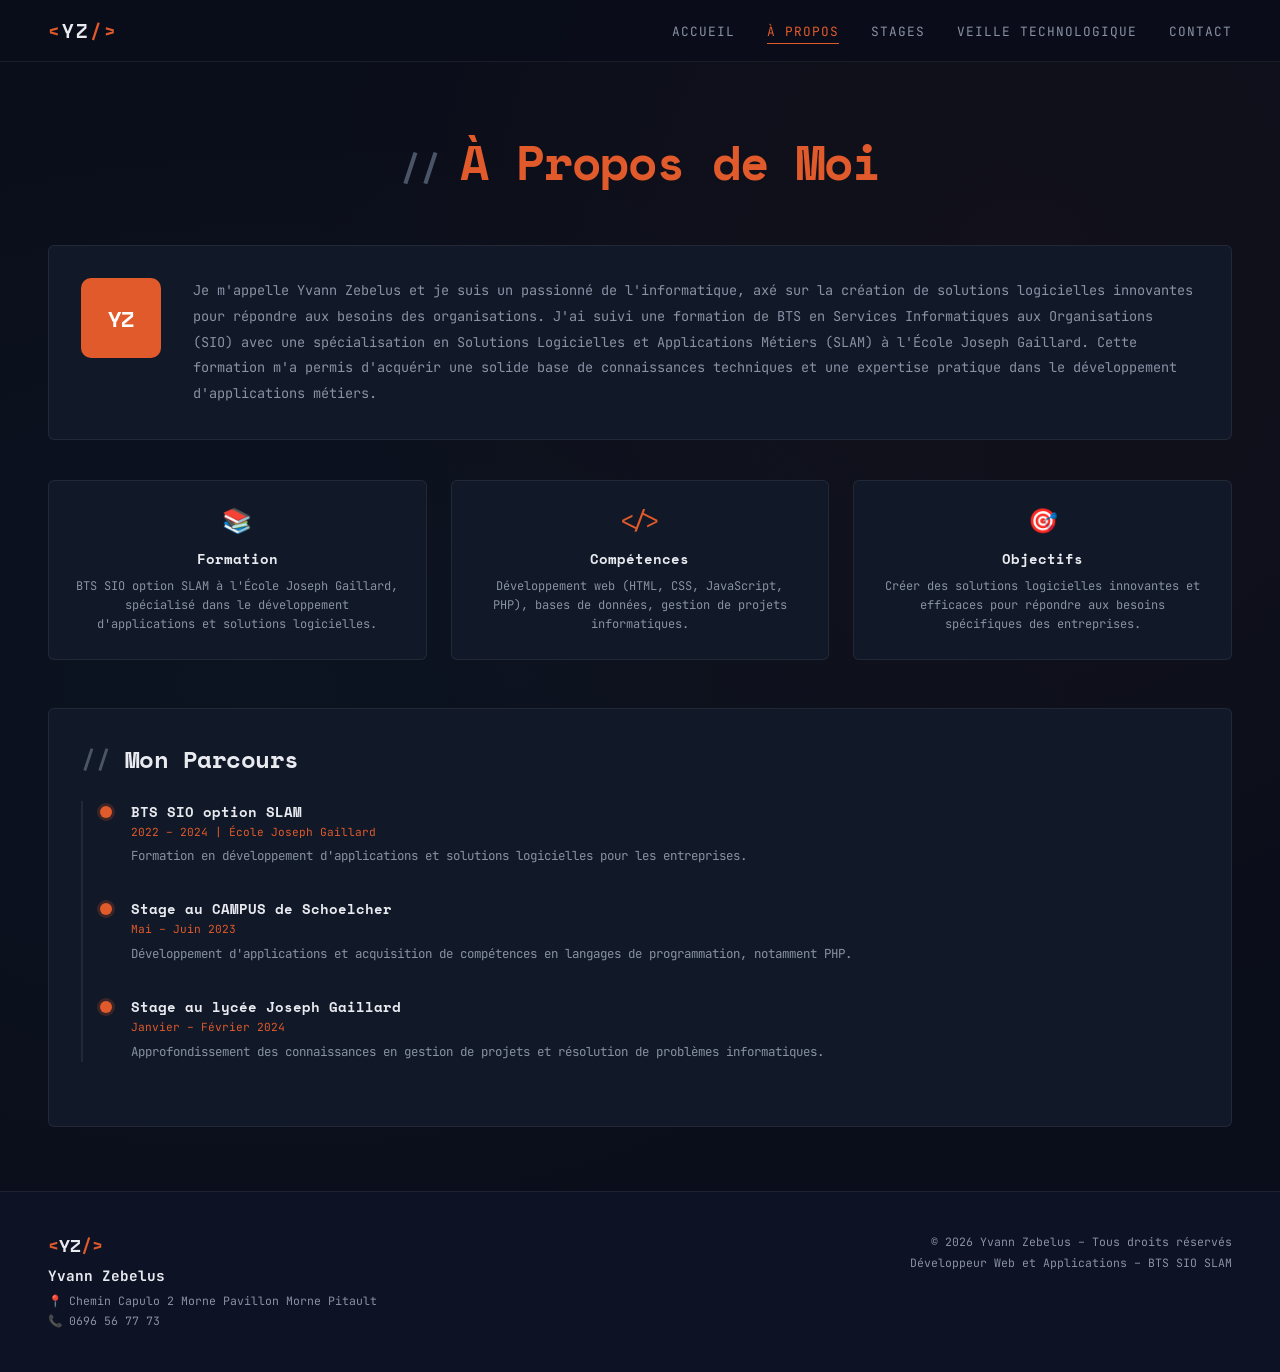
==== portfolio/apropos.html @ 08a9fc13 "Add files via upload" ====
<!DOCTYPE html>
<html lang="fr">
<head>
  <meta charset="UTF-8">
  <meta name="viewport" content="width=device-width, initial-scale=1.0">
  <title>À Propos – Yvann Zebelus</title>
  <link rel="stylesheet" href="style.css">
  <link href="https://fonts.googleapis.com/css2?family=JetBrains+Mono:wght@300;400;500;700&family=Space+Mono:wght@400;700&display=swap" rel="stylesheet">
</head>
<body>

<nav class="navbar">
  <a href="index.html" class="logo"><span class="logo-bracket">&lt;</span>YZ<span class="logo-bracket">/&gt;</span></a>
  <ul class="nav-links">
    <li><a href="index.html">Accueil</a></li>
    <li><a href="apropos.html" class="active">À Propos</a></li>
    <li><a href="stages.html">Stages</a></li>
    <li><a href="veille.html">Veille Technologique</a></li>
    <li><a href="contact.html">Contact</a></li>
  </ul>
</nav>

<main>
  <section class="section">
    <h1 class="page-title">À Propos de Moi</h1>

    <div class="card about-intro" style="margin-bottom:2.5rem;">
      <div class="about-avatar">YZ</div>
      <p class="about-text">
        Je m'appelle Yvann Zebelus et je suis un passionné de l'informatique, axé sur la création de solutions logicielles innovantes pour répondre aux besoins des organisations. J'ai suivi une formation de BTS en Services Informatiques aux Organisations (SIO) avec une spécialisation en Solutions Logicielles et Applications Métiers (SLAM) à l'École Joseph Gaillard. Cette formation m'a permis d'acquérir une solide base de connaissances techniques et une expertise pratique dans le développement d'applications métiers.
      </p>
    </div>

    <div class="info-grid">
      <div class="info-card">
        <div class="info-card-icon">📚</div>
        <h3>Formation</h3>
        <p>BTS SIO option SLAM à l'École Joseph Gaillard, spécialisé dans le développement d'applications et solutions logicielles.</p>
      </div>
      <div class="info-card">
        <div class="info-card-icon">&lt;/&gt;</div>
        <h3>Compétences</h3>
        <p>Développement web (HTML, CSS, JavaScript, PHP), bases de données, gestion de projets informatiques.</p>
      </div>
      <div class="info-card">
        <div class="info-card-icon">🎯</div>
        <h3>Objectifs</h3>
        <p>Créer des solutions logicielles innovantes et efficaces pour répondre aux besoins spécifiques des entreprises.</p>
      </div>
    </div>

    <div class="card">
      <h2 class="section-title" style="margin-bottom:1.5rem;"><span class="comment">// </span>Mon Parcours</h2>
      <div class="timeline">
        <div class="timeline-item">
          <h4>BTS SIO option SLAM</h4>
          <div class="timeline-date">2022 – 2024 | École Joseph Gaillard</div>
          <p class="timeline-desc">Formation en développement d'applications et solutions logicielles pour les entreprises.</p>
        </div>
        <div class="timeline-item">
          <h4>Stage au CAMPUS de Schoelcher</h4>
          <div class="timeline-date">Mai – Juin 2023</div>
          <p class="timeline-desc">Développement d'applications et acquisition de compétences en langages de programmation, notamment PHP.</p>
        </div>
        <div class="timeline-item">
          <h4>Stage au lycée Joseph Gaillard</h4>
          <div class="timeline-date">Janvier – Février 2024</div>
          <p class="timeline-desc">Approfondissement des connaissances en gestion de projets et résolution de problèmes informatiques.</p>
        </div>
      </div>
    </div>
  </section>
</main>

<footer class="footer">
  <div class="footer-left">
    <div class="footer-logo"><span class="logo-bracket">&lt;</span>YZ<span class="logo-bracket">/&gt;</span></div>
    <p class="footer-name">Yvann Zebelus</p>
    <p class="footer-info">📍 Chemin Capulo 2 Morne Pavillon Morne Pitault</p>
    <p class="footer-info">📞 0696 56 77 73</p>
  </div>
  <div class="footer-right">
    <p>© 2026 Yvann Zebelus – Tous droits réservés</p>
    <p>Développeur Web et Applications – BTS SIO SLAM</p>
  </div>
</footer>

</body>
</html>
---- portfolio/style.css ----
/* ===========================
   CSS VARIABLES & RESET
=========================== */
:root {
  --bg-primary: #0a0e1a;
  --bg-secondary: #0d1224;
  --bg-card: #111827;
  --bg-card-hover: #1a2338;
  --bg-terminal: #0b0f1e;
  --accent: #e05a2b;
  --accent-dim: #c0451a;
  --accent2: #4fc3f7;
  --accent3: #a8ff78;
  --text-primary: #e8eaf0;
  --text-secondary: #8892a4;
  --text-muted: #4a5568;
  --border: rgba(255,255,255,0.07);
  --border-accent: rgba(224,90,43,0.3);
  --glow: 0 0 20px rgba(224,90,43,0.2);
  --font-mono: 'JetBrains Mono', 'Space Mono', monospace;
  --font-display: 'Space Mono', monospace;
}

*, *::before, *::after { box-sizing: border-box; margin: 0; padding: 0; }

html { scroll-behavior: smooth; }

body {
  font-family: var(--font-mono);
  background: var(--bg-primary);
  color: var(--text-primary);
  min-height: 100vh;
  overflow-x: hidden;
  background-image:
    radial-gradient(ellipse at 20% 50%, rgba(79,195,247,0.03) 0%, transparent 60%),
    radial-gradient(ellipse at 80% 20%, rgba(224,90,43,0.04) 0%, transparent 50%);
}

/* ===========================
   NAVBAR
=========================== */
.navbar {
  position: sticky;
  top: 0;
  z-index: 100;
  display: flex;
  align-items: center;
  justify-content: space-between;
  padding: 1rem 3rem;
  background: rgba(10, 14, 26, 0.92);
  backdrop-filter: blur(12px);
  border-bottom: 1px solid var(--border);
}

.logo {
  font-family: var(--font-display);
  font-size: 1.2rem;
  font-weight: 700;
  color: var(--text-primary);
  text-decoration: none;
  letter-spacing: 2px;
  transition: color 0.2s;
}
.logo:hover { color: var(--accent); }
.logo-bracket { color: var(--accent); }

.nav-links {
  display: flex;
  gap: 2rem;
  list-style: none;
}
.nav-links a {
  font-family: var(--font-mono);
  font-size: 0.8rem;
  color: var(--text-secondary);
  text-decoration: none;
  letter-spacing: 1px;
  text-transform: uppercase;
  position: relative;
  padding-bottom: 4px;
  transition: color 0.2s;
}
.nav-links a::after {
  content: '';
  position: absolute;
  bottom: 0; left: 0;
  width: 0; height: 1px;
  background: var(--accent);
  transition: width 0.25s;
}
.nav-links a:hover, .nav-links a.active {
  color: var(--accent);
}
.nav-links a:hover::after, .nav-links a.active::after { width: 100%; }

/* ===========================
   HERO
=========================== */
.hero {
  display: grid;
  grid-template-columns: 1fr 1fr;
  gap: 3rem;
  padding: 5rem 3rem 4rem;
  position: relative;
  min-height: 80vh;
  align-items: center;
}

.hero-bg-code {
  position: absolute;
  top: 2rem; right: 0;
  opacity: 0.03;
  font-size: 0.9rem;
  pointer-events: none;
  z-index: 0;
}
.bg-code {
  color: var(--accent2);
  font-family: var(--font-mono);
  line-height: 1.8;
}

.hero-content { position: relative; z-index: 1; }

.hero-tag {
  font-size: 0.75rem;
  color: var(--accent3);
  letter-spacing: 2px;
  margin-bottom: 1rem;
  text-transform: uppercase;
}

.hero-name {
  font-family: var(--font-display);
  font-size: clamp(2.5rem, 5vw, 4rem);
  font-weight: 700;
  line-height: 1.1;
  margin-bottom: 0.5rem;
  letter-spacing: -1px;
}
.accent { color: var(--accent); }

.hero-subtitle {
  font-size: clamp(1rem, 2vw, 1.4rem);
  color: var(--text-secondary);
  font-weight: 400;
  line-height: 1.6;
  margin-bottom: 1.5rem;
}

.cursor-blink {
  animation: blink 1s step-end infinite;
  color: var(--accent);
}
@keyframes blink { 50% { opacity: 0; } }

.hero-desc {
  font-size: 0.85rem;
  color: var(--text-secondary);
  line-height: 1.8;
  max-width: 500px;
  margin-bottom: 2.5rem;
}

.btn-primary {
  display: inline-flex;
  align-items: center;
  gap: 0.5rem;
  background: var(--accent);
  color: white;
  text-decoration: none;
  font-family: var(--font-mono);
  font-size: 0.85rem;
  font-weight: 700;
  padding: 0.8rem 2rem;
  border-radius: 3px;
  transition: all 0.25s;
  letter-spacing: 1px;
  border: 1px solid var(--accent);
}
.btn-primary:hover {
  background: transparent;
  color: var(--accent);
  box-shadow: var(--glow);
}
.arrow { transition: transform 0.2s; }
.btn-primary:hover .arrow { transform: translateX(4px); }

.btn-secondary {
  display: inline-flex;
  align-items: center;
  gap: 0.5rem;
  background: transparent;
  color: var(--accent);
  text-decoration: none;
  font-family: var(--font-mono);
  font-size: 0.85rem;
  font-weight: 700;
  padding: 0.8rem 2rem;
  border-radius: 3px;
  border: 1px solid var(--accent);
  transition: all 0.25s;
  letter-spacing: 1px;
}
.btn-secondary:hover {
  background: var(--accent);
  color: white;
}

/* Terminal */
.hero-terminal {
  background: var(--bg-terminal);
  border: 1px solid var(--border);
  border-radius: 8px;
  overflow: hidden;
  box-shadow: 0 20px 60px rgba(0,0,0,0.5), var(--glow);
  position: relative;
  z-index: 1;
}
.terminal-header {
  background: #1a1f2e;
  padding: 0.7rem 1rem;
  display: flex;
  align-items: center;
  gap: 0.5rem;
  border-bottom: 1px solid var(--border);
}
.dot {
  width: 12px; height: 12px;
  border-radius: 50%;
}
.dot.red { background: #ff5f57; }
.dot.yellow { background: #febc2e; }
.dot.green { background: #28c840; }
.terminal-title {
  font-size: 0.7rem;
  color: var(--text-muted);
  margin-left: 0.5rem;
}
.terminal-body {
  padding: 1.5rem;
  font-family: var(--font-mono);
  font-size: 0.8rem;
  line-height: 1.9;
}
.terminal-body p { margin: 0; }
.prompt { color: var(--accent3); margin-right: 0.5rem; }
.output { color: var(--text-secondary); padding-left: 1rem; }
.cursor-inline {
  color: var(--accent3);
  animation: blink 1s step-end infinite;
}

/* ===========================
   SECTIONS
=========================== */
.section { padding: 4rem 3rem; }

.section-title {
  font-family: var(--font-display);
  font-size: 1.5rem;
  color: var(--text-primary);
  margin-bottom: 2.5rem;
  letter-spacing: -0.5px;
}
.section-title .comment { color: var(--text-muted); }

.page-title {
  font-family: var(--font-display);
  font-size: clamp(2rem, 4vw, 3rem);
  color: var(--accent);
  text-align: center;
  margin-bottom: 3rem;
  letter-spacing: -1px;
}
.page-title::before { content: '// '; color: var(--text-muted); font-size: 0.7em; }

/* ===========================
   SKILLS
=========================== */
.skills-section { background: var(--bg-secondary); }

.skills-grid {
  display: grid;
  grid-template-columns: 1fr 1fr;
  gap: 2rem;
}

.skill-card {
  background: var(--bg-card);
  border: 1px solid var(--border);
  border-radius: 6px;
  padding: 2rem;
  transition: border-color 0.3s, transform 0.2s;
}
.skill-card:hover {
  border-color: var(--border-accent);
  transform: translateY(-2px);
}
.skill-card-header {
  display: flex;
  align-items: center;
  gap: 1rem;
  margin-bottom: 1.5rem;
}
.skill-icon {
  font-size: 1.5rem;
  color: var(--accent);
}
.skill-card-header h3 {
  font-family: var(--font-display);
  font-size: 0.95rem;
  color: var(--text-primary);
  font-weight: 700;
}
.skill-item { margin-bottom: 1rem; }
.skill-label {
  display: flex;
  justify-content: space-between;
  font-size: 0.75rem;
  color: var(--text-secondary);
  margin-bottom: 6px;
}
.skill-bar {
  height: 4px;
  background: rgba(255,255,255,0.06);
  border-radius: 2px;
  overflow: hidden;
}
.skill-fill {
  height: 100%;
  width: var(--w);
  background: linear-gradient(90deg, var(--accent), var(--accent2));
  border-radius: 2px;
  animation: fillBar 1.2s ease-out;
}
@keyframes fillBar { from { width: 0; } }

/* ===========================
   CARD COMPONENTS
=========================== */
.card {
  background: var(--bg-card);
  border: 1px solid var(--border);
  border-radius: 6px;
  padding: 2rem;
  transition: border-color 0.3s, transform 0.2s, box-shadow 0.3s;
}
.card:hover {
  border-color: var(--border-accent);
  transform: translateY(-3px);
  box-shadow: 0 12px 40px rgba(0,0,0,0.3);
}

/* ===========================
   ABOUT PAGE
=========================== */
.about-intro {
  display: grid;
  grid-template-columns: auto 1fr;
  gap: 2rem;
  align-items: start;
}
.about-avatar {
  width: 80px; height: 80px;
  background: var(--accent);
  border-radius: 10px;
  display: flex;
  align-items: center;
  justify-content: center;
  font-family: var(--font-display);
  font-size: 1.4rem;
  font-weight: 700;
  color: white;
  flex-shrink: 0;
}
.about-text { font-size: 0.85rem; color: var(--text-secondary); line-height: 1.9; }

.info-grid {
  display: grid;
  grid-template-columns: repeat(3, 1fr);
  gap: 1.5rem;
  margin-bottom: 3rem;
}
.info-card {
  background: var(--bg-card);
  border: 1px solid var(--border);
  border-radius: 6px;
  padding: 1.5rem;
  text-align: center;
  transition: border-color 0.3s;
}
.info-card:hover { border-color: var(--border-accent); }
.info-card-icon { font-size: 1.5rem; color: var(--accent); margin-bottom: 0.8rem; }
.info-card h3 {
  font-family: var(--font-display);
  font-size: 0.85rem;
  color: var(--text-primary);
  margin-bottom: 0.5rem;
}
.info-card p { font-size: 0.75rem; color: var(--text-secondary); line-height: 1.6; }

/* Timeline */
.timeline { padding-left: 1.5rem; border-left: 2px solid var(--border); }
.timeline-item { position: relative; padding-left: 1.5rem; margin-bottom: 2rem; }
.timeline-item::before {
  content: '';
  position: absolute;
  left: -7px; top: 5px;
  width: 12px; height: 12px;
  background: var(--accent);
  border-radius: 50%;
  box-shadow: 0 0 0 3px rgba(224,90,43,0.2);
}
.timeline-item h4 {
  font-family: var(--font-display);
  font-size: 0.9rem;
  color: var(--text-primary);
  margin-bottom: 0.2rem;
}
.timeline-date { font-size: 0.7rem; color: var(--accent); margin-bottom: 0.4rem; }
.timeline-desc { font-size: 0.78rem; color: var(--text-secondary); line-height: 1.7; }

/* ===========================
   STAGES PAGE
=========================== */
.stage-intro {
  background: var(--bg-card);
  border: 1px solid var(--border);
  border-radius: 6px;
  padding: 2rem;
  margin-bottom: 2.5rem;
  font-size: 0.84rem;
  color: var(--text-secondary);
  line-height: 1.9;
}
.stage-intro p + p { margin-top: 1rem; }

.tab-container { display: flex; gap: 1rem; margin-bottom: 3rem; }
.tab-btn {
  display: flex;
  align-items: center;
  gap: 0.5rem;
  padding: 0.7rem 1.5rem;
  font-family: var(--font-mono);
  font-size: 0.8rem;
  font-weight: 700;
  border-radius: 4px;
  cursor: pointer;
  border: 1px solid var(--border);
  background: var(--bg-card);
  color: var(--text-secondary);
  text-decoration: none;
  letter-spacing: 1px;
  transition: all 0.2s;
}
.tab-btn:hover { border-color: var(--accent); color: var(--accent); }
.tab-btn.active { background: var(--accent); color: white; border-color: var(--accent); }
.tab-btn .tab-icon { font-size: 0.9rem; }

.stage-header h2 {
  font-family: var(--font-display);
  font-size: 1.4rem;
  color: var(--text-primary);
  margin-bottom: 1.5rem;
}
.stage-meta {
  display: grid;
  grid-template-columns: repeat(3, 1fr);
  gap: 1.5rem;
  margin-bottom: 2rem;
  padding-bottom: 2rem;
  border-bottom: 1px solid var(--border);
}
.meta-item { display: flex; flex-direction: column; gap: 0.3rem; }
.meta-label {
  font-size: 0.7rem;
  color: var(--text-muted);
  text-transform: uppercase;
  letter-spacing: 1px;
  display: flex;
  align-items: center;
  gap: 0.4rem;
}
.meta-value { font-size: 0.85rem; color: var(--text-primary); }

.stage-section { margin-bottom: 2.5rem; }
.stage-section h3 {
  font-family: var(--font-display);
  font-size: 1rem;
  color: var(--accent2);
  margin-bottom: 1rem;
  padding-bottom: 0.5rem;
  border-bottom: 1px solid var(--border);
}
.stage-section p {
  font-size: 0.82rem;
  color: var(--text-secondary);
  line-height: 1.9;
}

.screenshots-grid {
  display: grid;
  grid-template-columns: 1fr 1fr;
  gap: 1rem;
  margin-top: 1rem;
  align-items: start;
}
.screenshot-placeholder {
  border: 1px solid var(--border);
  border-radius: 4px;
  overflow: hidden;
  line-height: 0;
  font-size: 0;
  width: fit-content;
  max-width: 100%;
}
.screenshot-placeholder img {
  max-width: 100%;
  height: auto;
  display: block;
  border-radius: 4px;
  transition: transform 0.3s;
}
.screenshot-placeholder img:hover {
  transform: scale(1.02);
}

.tasks-list { list-style: none; }
.tasks-list li {
  display: flex;
  align-items: flex-start;
  gap: 0.8rem;
  font-size: 0.82rem;
  color: var(--text-secondary);
  padding: 0.6rem 0;
  border-bottom: 1px solid rgba(255,255,255,0.03);
  line-height: 1.6;
}
.tasks-list li::before {
  content: '▸';
  color: var(--accent);
  flex-shrink: 0;
  margin-top: 1px;
}

.conclusion-box {
  background: rgba(224,90,43,0.05);
  border: 1px solid var(--border-accent);
  border-radius: 4px;
  padding: 1.5rem;
  font-size: 0.82rem;
  color: var(--text-secondary);
  line-height: 1.9;
}

/* ===========================
   VEILLE PAGE
=========================== */
.veille-intro-cards {
  display: grid;
  grid-template-columns: 1fr 1fr;
  gap: 1.5rem;
  margin-bottom: 3rem;
}
.veille-def-card, .veille-subject-card {
  background: var(--bg-card);
  border: 1px solid var(--border);
  border-radius: 6px;
  padding: 1.8rem;
}
.veille-def-card h2, .veille-subject-card h2 {
  font-family: var(--font-display);
  font-size: 1rem;
  color: var(--accent2);
  margin-bottom: 1rem;
}
.veille-def-card p, .veille-subject-card p {
  font-size: 0.8rem;
  color: var(--text-secondary);
  line-height: 1.9;
}
.veille-def-card p + p { margin-top: 0.8rem; }

.theme-section { margin-bottom: 3.5rem; }
.theme-title {
  font-family: var(--font-display);
  font-size: 1.1rem;
  color: var(--accent);
  margin-bottom: 1.5rem;
  padding: 0.8rem 0;
  border-bottom: 1px solid var(--border-accent);
}

.article-card {
  background: var(--bg-card);
  border: 1px solid var(--border);
  border-radius: 6px;
  padding: 1.5rem;
  margin-bottom: 1rem;
  transition: border-color 0.3s;
}
.article-card:hover { border-color: var(--border-accent); }
.article-card h3 {
  font-size: 0.9rem;
  color: var(--text-primary);
  margin-bottom: 0.4rem;
  font-family: var(--font-display);
  line-height: 1.5;
}
.article-date { font-size: 0.72rem; color: var(--text-muted); margin-bottom: 0.8rem; }
.article-desc {
  font-size: 0.78rem;
  color: var(--text-secondary);
  line-height: 1.8;
  margin-bottom: 0.8rem;
}
.article-source { font-size: 0.72rem; color: var(--accent); }

.tools-card {
  background: var(--bg-card);
  border: 1px solid var(--border);
  border-radius: 6px;
  padding: 1.8rem;
  margin-top: 2rem;
}
.tools-card h3 {
  font-family: var(--font-display);
  font-size: 1rem;
  color: var(--accent2);
  margin-bottom: 1rem;
}
.tools-card p { font-size: 0.8rem; color: var(--text-secondary); line-height: 1.9; }
.tool-link { color: var(--accent3); text-decoration: none; }
.tool-link:hover { text-decoration: underline; }
.tool-link.orange { color: var(--accent); }

/* ===========================
   CONTACT PAGE
=========================== */
.contact-grid {
  display: grid;
  grid-template-columns: 1fr 1fr;
  gap: 3rem;
  align-items: start;
}
.contact-info h2 {
  font-family: var(--font-display);
  font-size: 1.2rem;
  color: var(--text-primary);
  margin-bottom: 1.5rem;
}
.contact-info p {
  font-size: 0.82rem;
  color: var(--text-secondary);
  line-height: 1.9;
  margin-bottom: 2rem;
}
.contact-detail {
  display: flex;
  align-items: flex-start;
  gap: 1rem;
  padding: 1rem;
  background: var(--bg-card);
  border: 1px solid var(--border);
  border-radius: 4px;
  margin-bottom: 1rem;
}
.contact-detail-icon { color: var(--accent); font-size: 1.1rem; flex-shrink: 0; }
.contact-detail-text { font-size: 0.78rem; color: var(--text-secondary); }
.contact-detail-label {
  font-size: 0.65rem;
  text-transform: uppercase;
  letter-spacing: 1px;
  color: var(--text-muted);
  margin-bottom: 0.3rem;
}

.contact-form { background: var(--bg-card); border: 1px solid var(--border); border-radius: 6px; padding: 2rem; }
.contact-form h2 {
  font-family: var(--font-display);
  font-size: 1rem;
  color: var(--text-primary);
  margin-bottom: 1.5rem;
}
.form-group { margin-bottom: 1.2rem; }
.form-group label {
  display: block;
  font-size: 0.72rem;
  color: var(--text-muted);
  text-transform: uppercase;
  letter-spacing: 1px;
  margin-bottom: 0.4rem;
}
.form-group input, .form-group textarea {
  width: 100%;
  background: var(--bg-secondary);
  border: 1px solid var(--border);
  border-radius: 3px;
  padding: 0.75rem 1rem;
  font-family: var(--font-mono);
  font-size: 0.8rem;
  color: var(--text-primary);
  outline: none;
  transition: border-color 0.2s;
}
.form-group input:focus, .form-group textarea:focus {
  border-color: var(--accent);
}
.form-group textarea { min-height: 120px; resize: vertical; }
.form-submit {
  width: 100%;
  background: var(--accent);
  color: white;
  border: none;
  border-radius: 3px;
  padding: 0.85rem;
  font-family: var(--font-mono);
  font-size: 0.8rem;
  font-weight: 700;
  letter-spacing: 1px;
  cursor: pointer;
  transition: all 0.2s;
}
.form-submit:hover { background: var(--accent-dim); }

/* ===========================
   FOOTER
=========================== */
.footer {
  display: flex;
  justify-content: space-between;
  align-items: flex-start;
  padding: 2.5rem 3rem;
  border-top: 1px solid var(--border);
  background: var(--bg-secondary);
}
.footer-logo {
  font-family: var(--font-display);
  font-size: 1.1rem;
  font-weight: 700;
  margin-bottom: 0.5rem;
}
.footer-name {
  font-size: 0.9rem;
  font-weight: 700;
  margin-bottom: 0.5rem;
}
.footer-info {
  font-size: 0.72rem;
  color: var(--text-secondary);
  margin-bottom: 0.3rem;
}
.footer-right {
  text-align: right;
  font-size: 0.72rem;
  color: var(--text-secondary);
  line-height: 1.8;
}

/* ===========================
   UTILITY
=========================== */
.tag {
  display: inline-block;
  font-size: 0.65rem;
  padding: 2px 8px;
  border-radius: 3px;
  background: rgba(224,90,43,0.1);
  color: var(--accent);
  border: 1px solid var(--border-accent);
  letter-spacing: 1px;
  text-transform: uppercase;
}
.divider { height: 1px; background: var(--border); margin: 2rem 0; }

/* ===========================
   RESPONSIVE
=========================== */
@media (max-width: 900px) {
  .hero { grid-template-columns: 1fr; }
  .hero-terminal { display: none; }
  .skills-grid, .info-grid, .contact-grid, .veille-intro-cards { grid-template-columns: 1fr; }
  .stage-meta { grid-template-columns: 1fr; }
  .screenshots-grid { grid-template-columns: 1fr; }
  .navbar { padding: 1rem 1.5rem; }
  .nav-links { gap: 1rem; }
  .section { padding: 3rem 1.5rem; }
  .hero { padding: 3rem 1.5rem; }
  .footer { flex-direction: column; gap: 1.5rem; }
  .footer-right { text-align: left; }
}
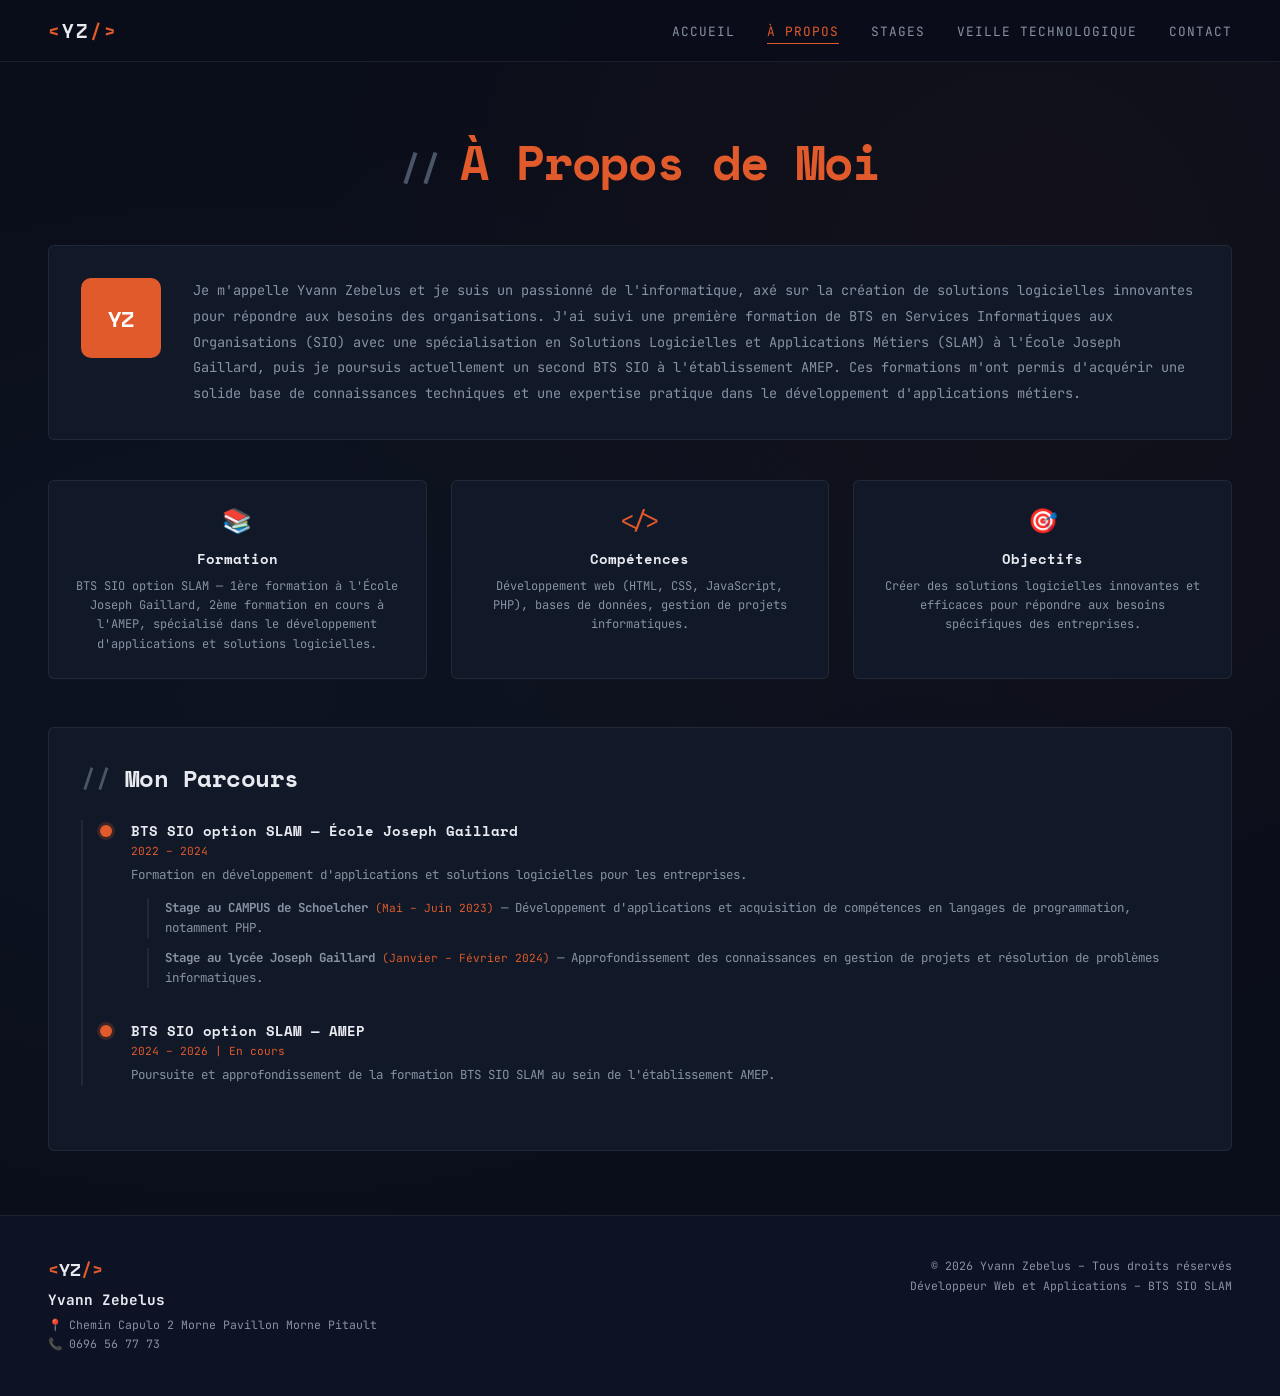
==== commit bb852003: "Add files via upload" ====
--- a/portfolio/apropos.html
+++ b/portfolio/apropos.html
@@ -27,7 +27,7 @@
     <div class="card about-intro" style="margin-bottom:2.5rem;">
       <div class="about-avatar">YZ</div>
       <p class="about-text">
-        Je m'appelle Yvann Zebelus et je suis un passionné de l'informatique, axé sur la création de solutions logicielles innovantes pour répondre aux besoins des organisations. J'ai suivi une formation de BTS en Services Informatiques aux Organisations (SIO) avec une spécialisation en Solutions Logicielles et Applications Métiers (SLAM) à l'École Joseph Gaillard. Cette formation m'a permis d'acquérir une solide base de connaissances techniques et une expertise pratique dans le développement d'applications métiers.
+        Je m'appelle Yvann Zebelus et je suis un passionné de l'informatique, axé sur la création de solutions logicielles innovantes pour répondre aux besoins des organisations. J'ai suivi une première formation de BTS en Services Informatiques aux Organisations (SIO) avec une spécialisation en Solutions Logicielles et Applications Métiers (SLAM) à l'École Joseph Gaillard, puis je poursuis actuellement un second BTS SIO à l'établissement AMEP. Ces formations m'ont permis d'acquérir une solide base de connaissances techniques et une expertise pratique dans le développement d'applications métiers.
       </p>
     </div>
 
@@ -35,7 +35,7 @@
       <div class="info-card">
         <div class="info-card-icon">📚</div>
         <h3>Formation</h3>
-        <p>BTS SIO option SLAM à l'École Joseph Gaillard, spécialisé dans le développement d'applications et solutions logicielles.</p>
+        <p>BTS SIO option SLAM — 1ère formation à l'École Joseph Gaillard, 2ème formation en cours à l'AMEP, spécialisé dans le développement d'applications et solutions logicielles.</p>
       </div>
       <div class="info-card">
         <div class="info-card-icon">&lt;/&gt;</div>
@@ -53,19 +53,20 @@
       <h2 class="section-title" style="margin-bottom:1.5rem;"><span class="comment">// </span>Mon Parcours</h2>
       <div class="timeline">
         <div class="timeline-item">
-          <h4>BTS SIO option SLAM</h4>
-          <div class="timeline-date">2022 – 2024 | École Joseph Gaillard</div>
-          <p class="timeline-desc">Formation en développement d'applications et solutions logicielles pour les entreprises.</p>
+          <h4>BTS SIO option SLAM — École Joseph Gaillard</h4>
+          <div class="timeline-date">2022 – 2024</div>
+          <p class="timeline-desc">
+            Formation en développement d'applications et solutions logicielles pour les entreprises.
+          </p>
+          <ul class="timeline-sub">
+            <li><strong>Stage au CAMPUS de Schoelcher</strong> <span class="timeline-date-inline">(Mai – Juin 2023)</span> — Développement d'applications et acquisition de compétences en langages de programmation, notamment PHP.</li>
+            <li><strong>Stage au lycée Joseph Gaillard</strong> <span class="timeline-date-inline">(Janvier – Février 2024)</span> — Approfondissement des connaissances en gestion de projets et résolution de problèmes informatiques.</li>
+          </ul>
         </div>
         <div class="timeline-item">
-          <h4>Stage au CAMPUS de Schoelcher</h4>
-          <div class="timeline-date">Mai – Juin 2023</div>
-          <p class="timeline-desc">Développement d'applications et acquisition de compétences en langages de programmation, notamment PHP.</p>
-        </div>
-        <div class="timeline-item">
-          <h4>Stage au lycée Joseph Gaillard</h4>
-          <div class="timeline-date">Janvier – Février 2024</div>
-          <p class="timeline-desc">Approfondissement des connaissances en gestion de projets et résolution de problèmes informatiques.</p>
+          <h4>BTS SIO option SLAM — AMEP</h4>
+          <div class="timeline-date">2024 – 2026 | En cours</div>
+          <p class="timeline-desc">Poursuite et approfondissement de la formation BTS SIO SLAM au sein de l'établissement AMEP.</p>
         </div>
       </div>
     </div>
--- a/portfolio/style.css
+++ b/portfolio/style.css
@@ -420,6 +420,9 @@
 }
 .timeline-date { font-size: 0.7rem; color: var(--accent); margin-bottom: 0.4rem; }
 .timeline-desc { font-size: 0.78rem; color: var(--text-secondary); line-height: 1.7; }
+.timeline-sub { margin-top: 0.8rem; padding-left: 1rem; list-style: none; display: flex; flex-direction: column; gap: 0.6rem; }
+.timeline-sub li { font-size: 0.78rem; color: var(--text-secondary); line-height: 1.6; padding-left: 1rem; border-left: 2px solid var(--border); }
+.timeline-date-inline { font-size: 0.7rem; color: var(--accent); }
 
 /* ===========================
    STAGES PAGE
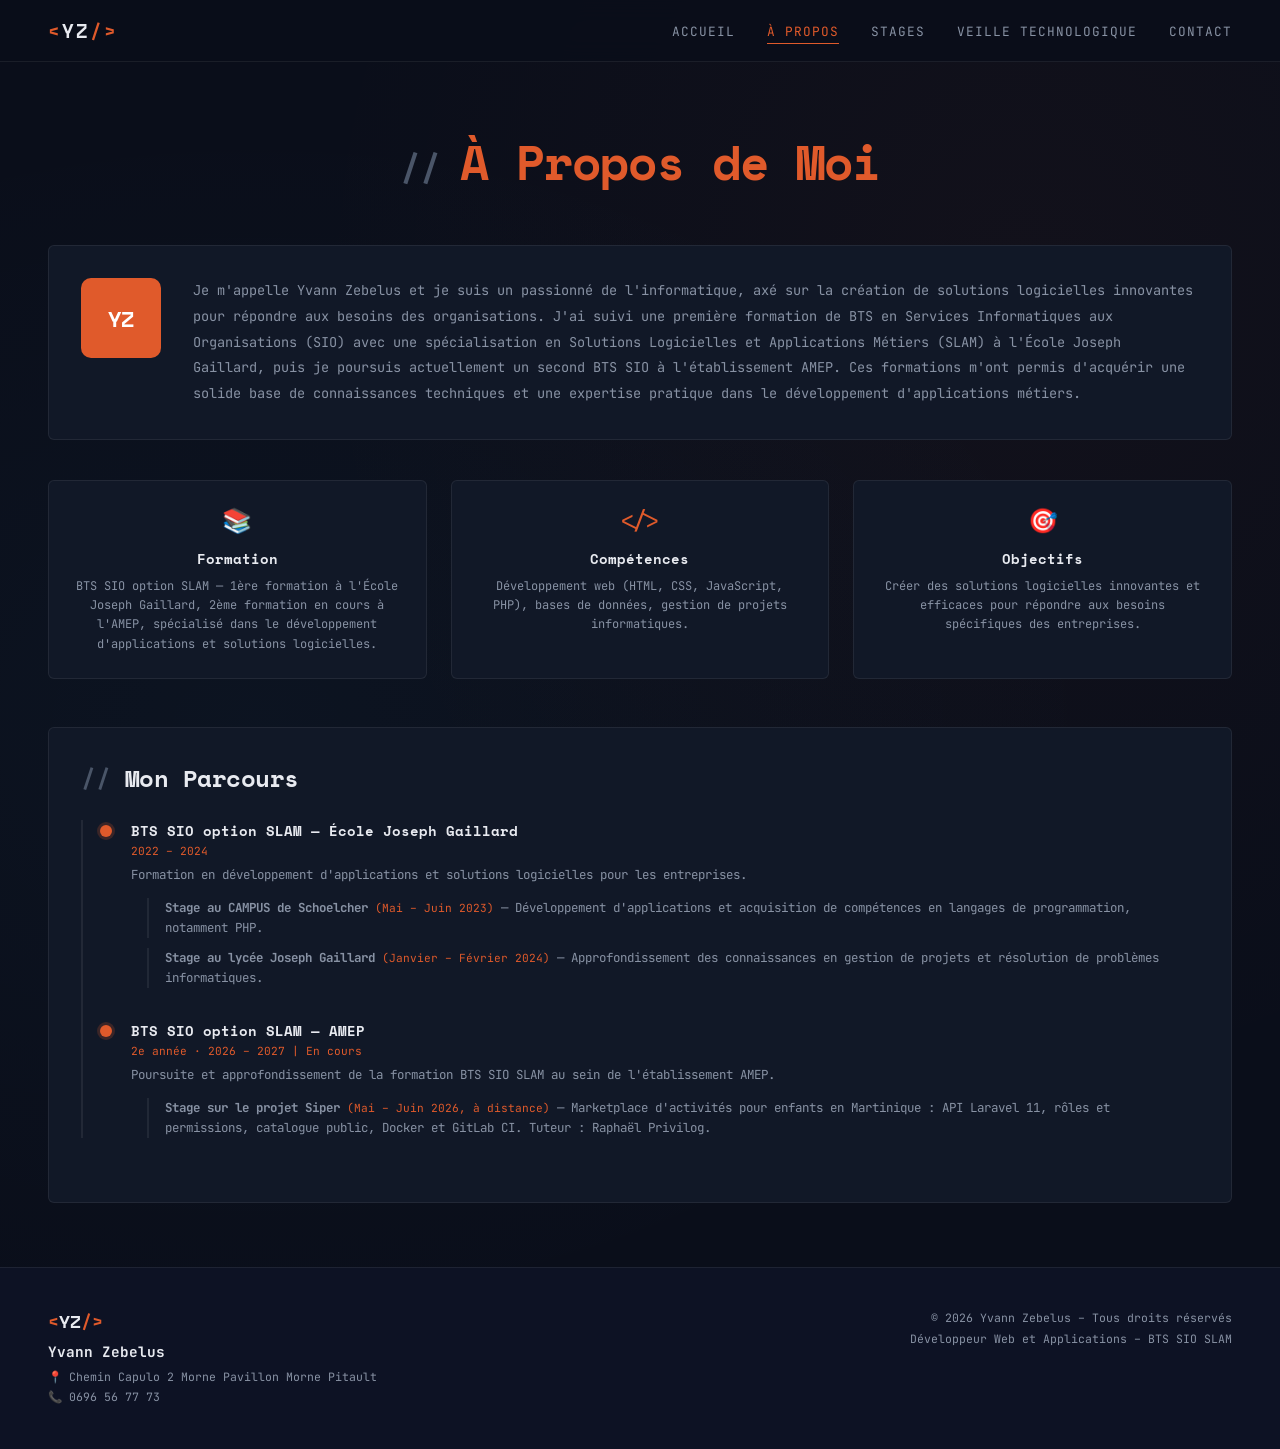
==== commit 459da46a: "Portfolio : mise à jour des compétences (Laravel, Docker, Git, Linux) et du parcours Co-Authored-By:" ====
--- a/portfolio/apropos.html
+++ b/portfolio/apropos.html
@@ -65,8 +65,11 @@
         </div>
         <div class="timeline-item">
           <h4>BTS SIO option SLAM — AMEP</h4>
-          <div class="timeline-date">2024 – 2026 | En cours</div>
+          <div class="timeline-date">2e année · 2026 – 2027 | En cours</div>
           <p class="timeline-desc">Poursuite et approfondissement de la formation BTS SIO SLAM au sein de l'établissement AMEP.</p>
+          <ul class="timeline-sub">
+            <li><strong>Stage sur le projet Siper</strong> <span class="timeline-date-inline">(Mai – Juin 2026, à distance)</span> — Marketplace d'activités pour enfants en Martinique : API Laravel 11, rôles et permissions, catalogue public, Docker et GitLab CI. Tuteur : Raphaël Privilog.</li>
+          </ul>
         </div>
       </div>
     </div>
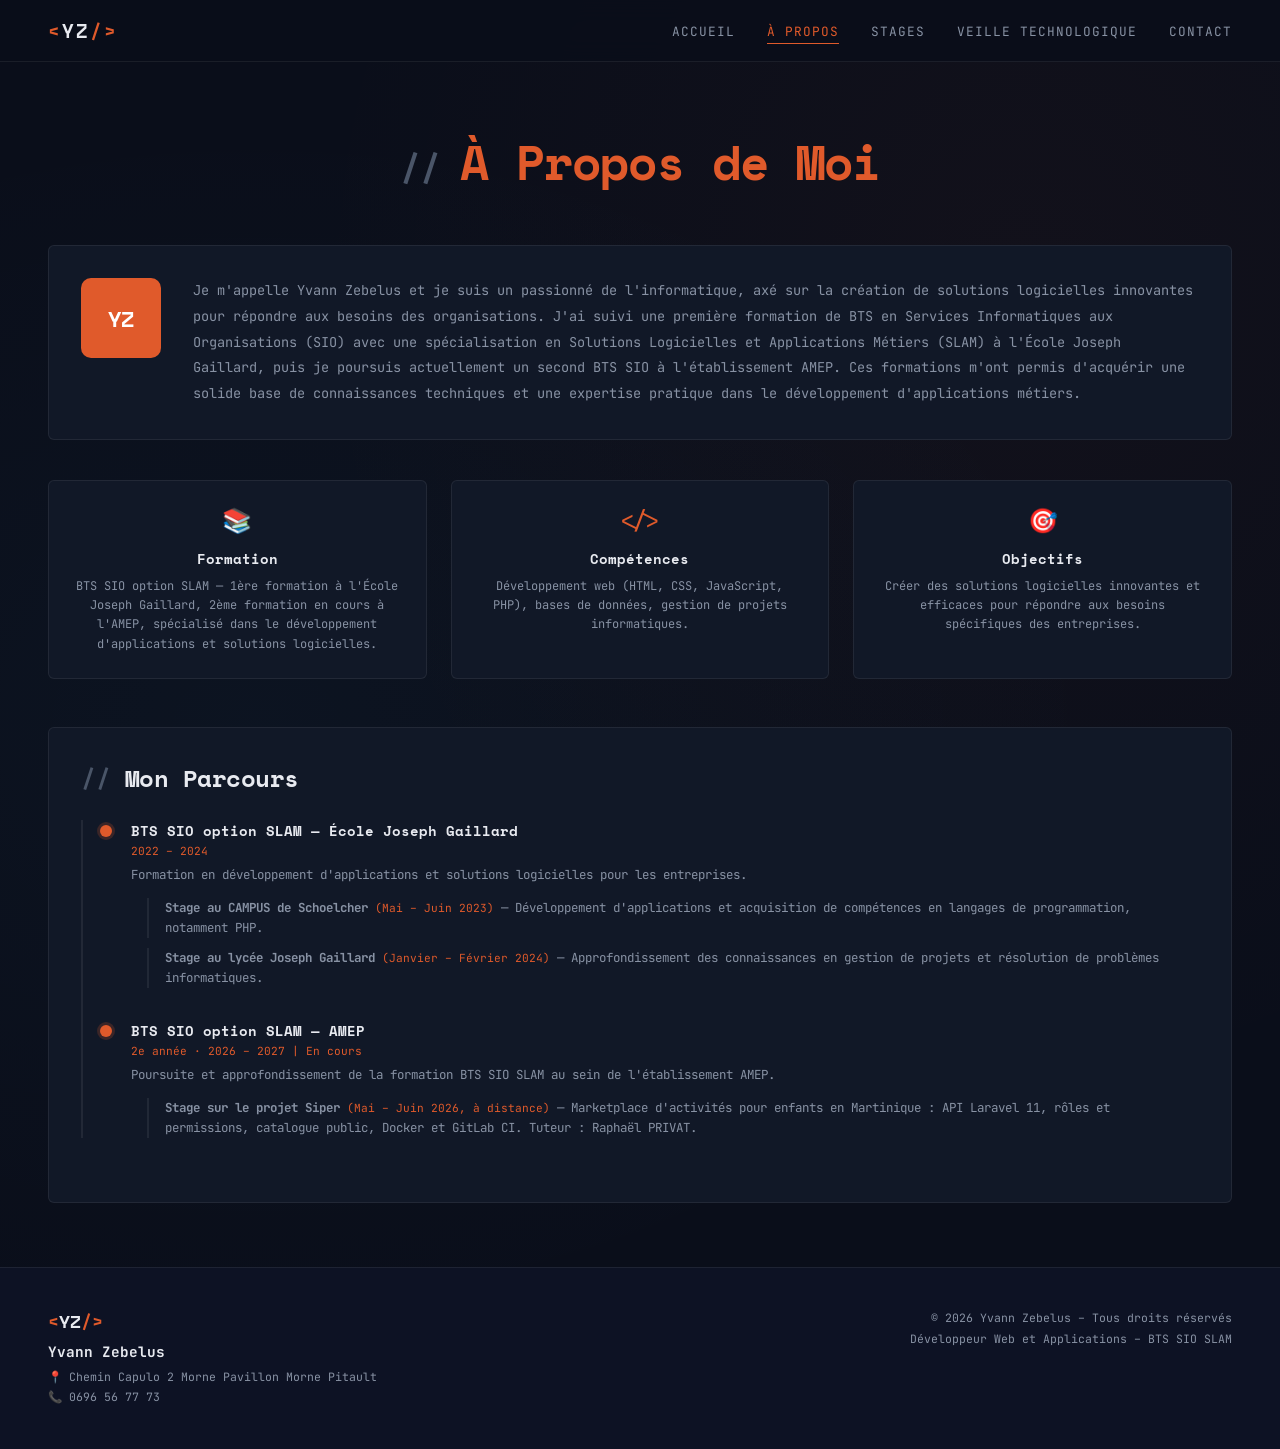
==== commit 1bd8004a: "Portfolio : stage Siper chez Privilog, tuteur Raphaël PRIVAT Co-Authored-By: Claude Sonnet 5.5 <nore" ====
--- a/portfolio/apropos.html
+++ b/portfolio/apropos.html
@@ -68,7 +68,7 @@
           <div class="timeline-date">2e année · 2026 – 2027 | En cours</div>
           <p class="timeline-desc">Poursuite et approfondissement de la formation BTS SIO SLAM au sein de l'établissement AMEP.</p>
           <ul class="timeline-sub">
-            <li><strong>Stage sur le projet Siper</strong> <span class="timeline-date-inline">(Mai – Juin 2026, à distance)</span> — Marketplace d'activités pour enfants en Martinique : API Laravel 11, rôles et permissions, catalogue public, Docker et GitLab CI. Tuteur : Raphaël Privilog.</li>
+            <li><strong>Stage sur le projet Siper</strong> <span class="timeline-date-inline">(Mai – Juin 2026, à distance)</span> — Marketplace d'activités pour enfants en Martinique : API Laravel 11, rôles et permissions, catalogue public, Docker et GitLab CI. Tuteur : Raphaël PRIVAT.</li>
           </ul>
         </div>
       </div>
--- a/portfolio/style.css
+++ b/portfolio/style.css
@@ -793,3 +793,15 @@
   .footer { flex-direction: column; gap: 1.5rem; }
   .footer-right { text-align: left; }
 }
+
+@media (max-width: 640px) {
+  .navbar { flex-direction: column; gap: .6rem; padding: .8rem 1rem; }
+  .nav-links { flex-wrap: wrap; justify-content: center; gap: .4rem 1rem; }
+  .nav-links a { font-size: .75rem; }
+}
+
+@media (max-width: 640px) {
+  .tab-container { flex-wrap: wrap; }
+  .tab-btn { flex: 1 1 auto; }
+  .tasks-list li { overflow-wrap: anywhere; }
+}
